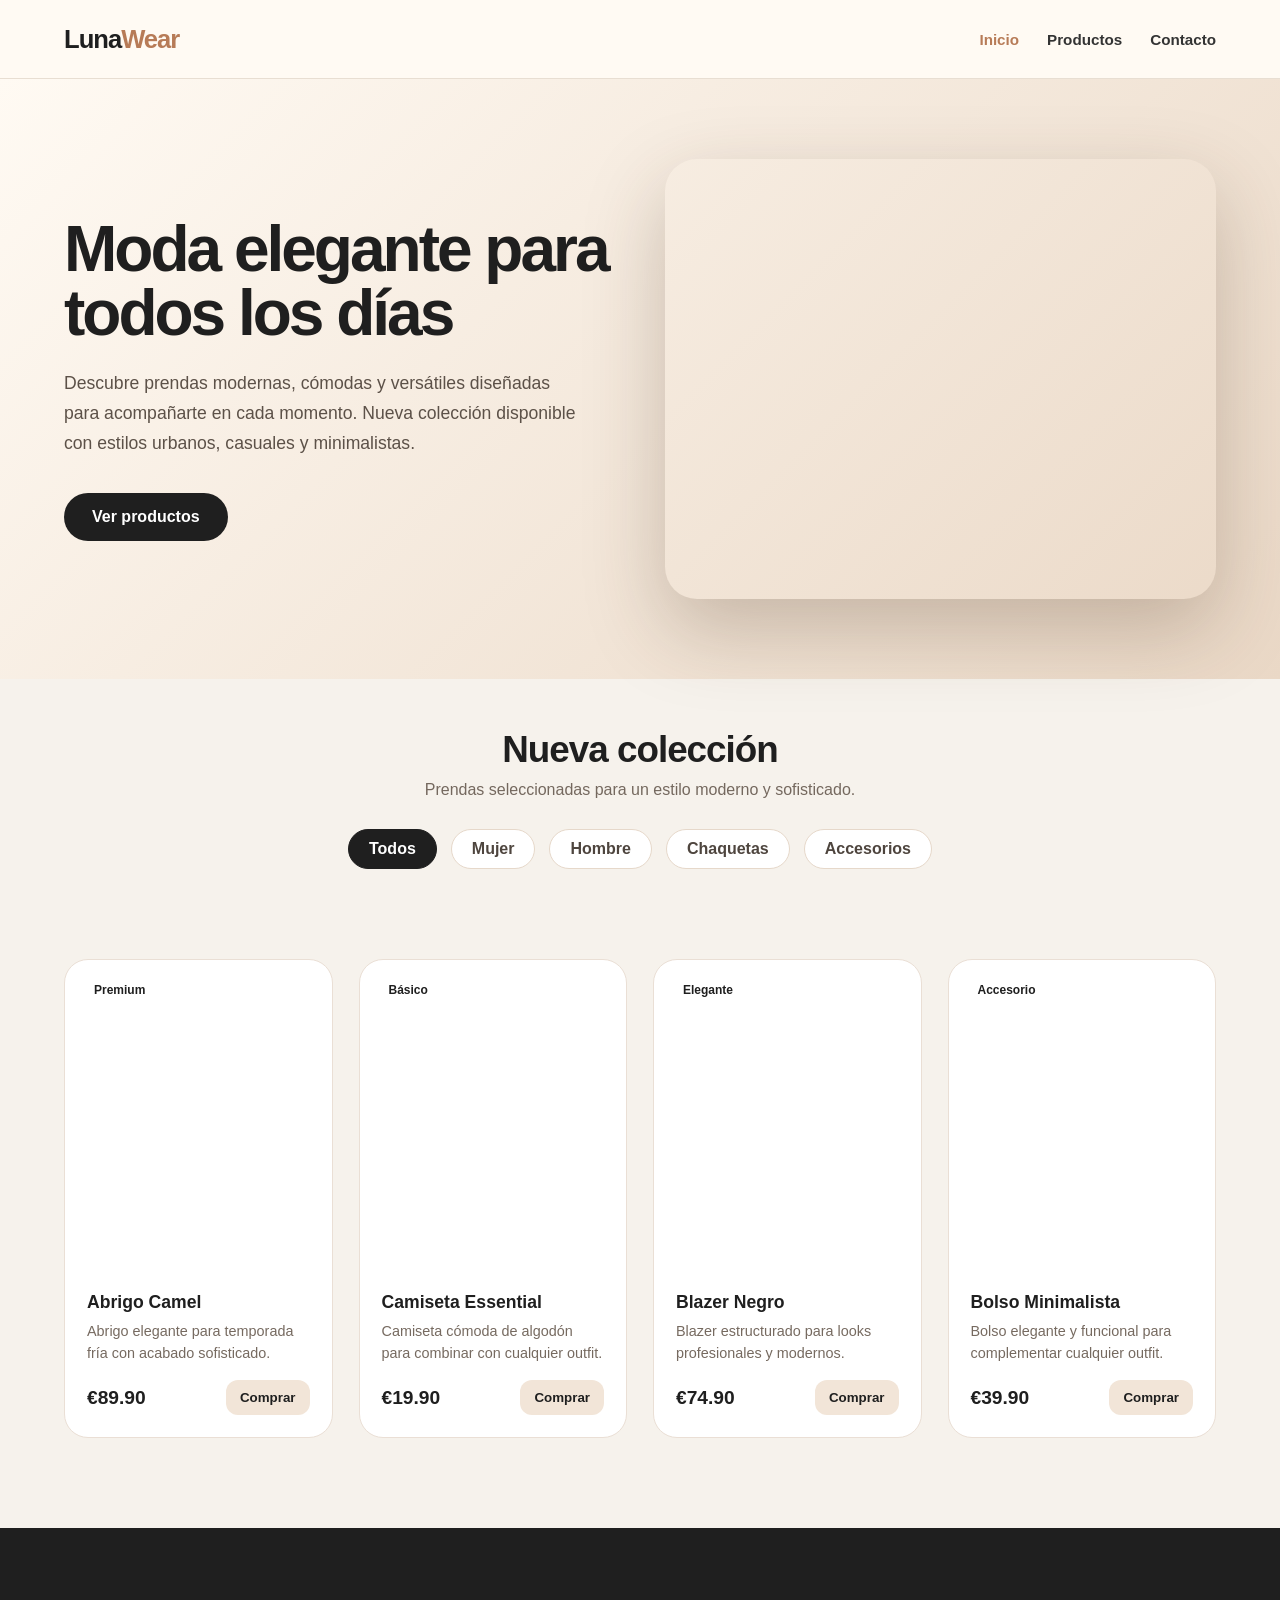
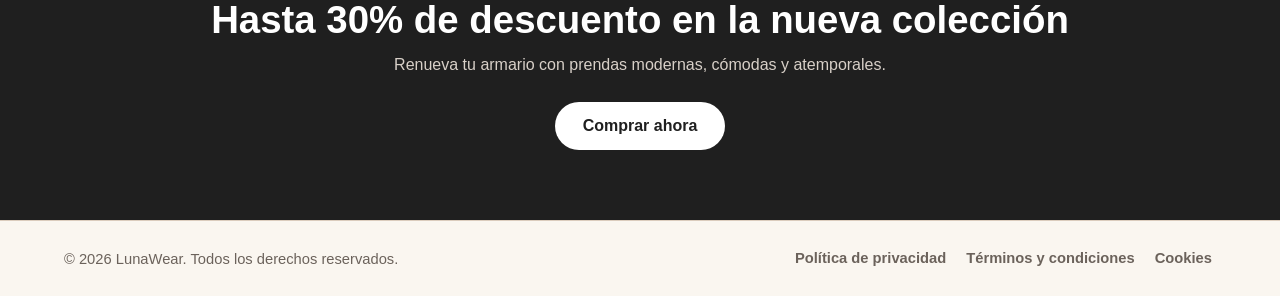
==== index.html @ 7bf5b16c "Enable and disable contact form fields in js" ====
<!DOCTYPE html>
<html lang="es">
<head>
  <meta charset="UTF-8" />
  <meta name="viewport" content="width=device-width, initial-scale=1.0" />
  <title>Luna Wear | Tienda de Ropa</title>
  <link rel="stylesheet" href="css/styles.css" />
</head>

<body>

  <header class="header">
    <div class="container header__content">
      <a href="index.html" class="header__logo">
        Luna<span class="header__logo-accent">Wear</span>
      </a>

      <nav class="header__nav">
        <a href="index.html" class="header__link header__link--active">Inicio</a>
        <a href="index.html#productos" class="header__link">Productos</a>
        <a href="contact.html" class="header__link">Contacto</a>
      </nav>
    </div>
  </header>

  <main>

    <section class="hero">
      <div class="container hero__content">

        <div class="hero__text">
          <h1 class="hero__title">Moda elegante para todos los días</h1>

          <p class="hero__description">
            Descubre prendas modernas, cómodas y versátiles diseñadas para acompañarte
            en cada momento. Nueva colección disponible con estilos urbanos, casuales
            y minimalistas.
          </p>

          <a href="#productos" class="button button--dark">
            Ver productos
          </a>
        </div>

        <div class="hero__image"></div>

      </div>
    </section>

    <section class="categories">
      <div class="container">

        <div class="section-heading">
          <h2 class="section-heading__title">Nueva colección</h2>
          <p class="section-heading__description">
            Prendas seleccionadas para un estilo moderno y sofisticado.
          </p>
        </div>

        <div class="categories__list">
          <span class="categories__item categories__item--active">Todos</span>
          <span class="categories__item">Mujer</span>
          <span class="categories__item">Hombre</span>
          <span class="categories__item">Chaquetas</span>
          <span class="categories__item">Accesorios</span>
        </div>

      </div>
    </section>

    <section class="products" id="productos">
      <div class="container products__grid">

        <article class="product-card">
          <div class="product-card__image product-card__image--coat">
            <span class="product-card__badge">Premium</span>
          </div>

          <div class="product-card__content">
            <h3 class="product-card__title">Abrigo Camel</h3>
            <p class="product-card__description">
              Abrigo elegante para temporada fría con acabado sofisticado.
            </p>

            <div class="product-card__footer">
              <span class="product-card__price">€89.90</span>
              <button class="product-card__button">Comprar</button>
            </div>
          </div>
        </article>

        <article class="product-card">
          <div class="product-card__image product-card__image--tshirt">
            <span class="product-card__badge">Básico</span>
          </div>

          <div class="product-card__content">
            <h3 class="product-card__title">Camiseta Essential</h3>
            <p class="product-card__description">
              Camiseta cómoda de algodón para combinar con cualquier outfit.
            </p>

            <div class="product-card__footer">
              <span class="product-card__price">€19.90</span>
              <button class="product-card__button">Comprar</button>
            </div>
          </div>
        </article>

        <article class="product-card">
          <div class="product-card__image product-card__image--blazer">
            <span class="product-card__badge">Elegante</span>
          </div>

          <div class="product-card__content">
            <h3 class="product-card__title">Blazer Negro</h3>
            <p class="product-card__description">
              Blazer estructurado para looks profesionales y modernos.
            </p>

            <div class="product-card__footer">
              <span class="product-card__price">€74.90</span>
              <button class="product-card__button">Comprar</button>
            </div>
          </div>
        </article>

        <article class="product-card">
          <div class="product-card__image product-card__image--bag">
            <span class="product-card__badge">Accesorio</span>
          </div>

          <div class="product-card__content">
            <h3 class="product-card__title">Bolso Minimalista</h3>
            <p class="product-card__description">
              Bolso elegante y funcional para complementar cualquier outfit.
            </p>

            <div class="product-card__footer">
              <span class="product-card__price">€39.90</span>
              <button class="product-card__button">Comprar</button>
            </div>
          </div>
        </article>

      </div>
    </section>

    <section class="promo">
      <div class="container promo__content">
        <h2 class="promo__title">
          Hasta 30% de descuento en la nueva colección
        </h2>

        <p class="promo__description">
          Renueva tu armario con prendas modernas, cómodas y atemporales.
        </p>

        <a href="#productos" class="button button--light">
          Comprar ahora
        </a>
      </div>
    </section>

  </main>

  <footer class="footer__bottom">
      <div class="container footer__bottom-content">
        <p class="footer__copyright">
          © 2026 LunaWear. Todos los derechos reservados.
        </p>

        <div class="footer__legal">
          <a href="#" class="footer__legal-link">Política de privacidad</a>
          <a href="#" class="footer__legal-link">Términos y condiciones</a>
          <a href="#" class="footer__legal-link">Cookies</a>
        </div>
      </div>
  </footer>

</body>
</html>
---- css/styles.css ----
* {
  margin: 0;
  padding: 0;
  box-sizing: border-box;
}

html {
  scroll-behavior: smooth;
}

body {
  font-family: Arial, Helvetica, sans-serif;
  background-color: #f6f2ec;
  color: #1f1f1f;
}

/* CONFIGURACIONES GENERALES */

.container {
  width: min(1200px, 90%);
  margin: 0 auto;
}

.button {
  display: inline-block;
  padding: 15px 28px;
  border-radius: 999px;
  font-weight: 700;
  text-decoration: none;
  transition: 0.3s ease;
}

.button--dark {
  background-color: #1f1f1f;
  color: #ffffff;
}

.button--dark:hover {
  background-color: #b77b57;
  transform: translateY(-2px);
}

.button--light {
  background-color: #ffffff;
  color: #1f1f1f;
}

.button--light:hover {
  background-color: #ead8c6;
}

/* HEADER */

.header {
  background-color: #fffaf3;
  border-bottom: 1px solid #e8ded2;
  position: sticky;
  top: 0;
  z-index: 10;
}

.header__content {
  height: 78px;
  display: flex;
  justify-content: space-between;
  align-items: center;
}

.header__logo {
  color: #1f1f1f;
  font-size: 1.6rem;
  font-weight: 800;
  letter-spacing: -1px;
  text-decoration: none;
}

.header__logo-accent {
  color: #b77b57;
}

.header__nav {
  display: flex;
  align-items: center;
  gap: 28px;
}

.header__link {
  color: #333333;
  font-size: 0.95rem;
  font-weight: 600;
  text-decoration: none;
  transition: 0.3s ease;
}

.header__link:hover {
  color: #b77b57;
}

.header__link--active {
  color: #b77b57;
}

/* HERO */

.hero {
  padding: 80px 0;
  background: linear-gradient(135deg, #fffaf3 0%, #ead8c6 100%);
}

.hero__content {
  display: grid;
  grid-template-columns: 1fr 1fr;
  gap: 50px;
  align-items: center;
}

.hero__title {
  font-size: clamp(2.4rem, 5vw, 5rem);
  line-height: 1;
  letter-spacing: -3px;
  margin-bottom: 24px;
}

.hero__description {
  max-width: 520px;
  margin-bottom: 34px;
  color: #5c5148;
  font-size: 1.1rem;
  line-height: 1.7;
}

.hero__image {
  min-height: 440px;
  border-radius: 32px;
  background-image: url("https://images.unsplash.com/photo-1496747611176-843222e1e57c?auto=format&fit=crop&w=900&q=80");
  background-size: cover;
  background-position: center;
  box-shadow: 0 30px 80px rgba(70, 46, 29, 0.25);
}

/* HEADING */

.section-heading {
  text-align: center;
  margin-bottom: 30px;
}

.section-heading__title {
  margin-bottom: 10px;
  font-size: 2.3rem;
  letter-spacing: -1px;
}

.section-heading__description {
  color: #74685e;
}

/* CATEGORIAS */

.categories {
  padding: 50px 0 20px;
}

.categories__list {
  display: flex;
  justify-content: center;
  flex-wrap: wrap;
  gap: 14px;
  margin-bottom: 40px;
}

.categories__item {
  padding: 10px 20px;
  border: 1px solid #e6d8ca;
  border-radius: 999px;
  background-color: #ffffff;
  color: #4e453e;
  font-weight: 600;
}

.categories__item--active {
  background-color: #1f1f1f;
  color: #ffffff;
  border-color: #1f1f1f;
}

/* PRODUCTOS */

.products {
  padding: 30px 0 90px;
}

.products__grid {
  display: grid;
  grid-template-columns: repeat(4, 1fr);
  gap: 26px;
}

/* TAREJTAS DE PRODUCTO */

.product-card {
  overflow: hidden;
  background-color: #ffffff;
  border: 1px solid #eadfd5;
  border-radius: 24px;
  transition: 0.3s ease;
}

.product-card:hover {
  transform: translateY(-8px);
  box-shadow: 0 24px 50px rgba(73, 48, 30, 0.14);
}

.product-card__image {
  position: relative;
  height: 310px;
  background-size: cover;
  background-position: center;
}

.product-card__image--coat {
  background-image: url("https://images.unsplash.com/photo-1539109136881-3be0616acf4b?auto=format&fit=crop&w=700&q=80");
}

.product-card__image--tshirt {
  background-image: url("https://images.unsplash.com/photo-1516257984-b1b4d707412e?auto=format&fit=crop&w=700&q=80");
}

.product-card__image--blazer {
  background-image: url("https://images.unsplash.com/photo-1503342217505-b0a15ec3261c?auto=format&fit=crop&w=700&q=80");
}

.product-card__image--bag {
  background-image: url("https://images.unsplash.com/photo-1525507119028-ed4c629a60a3?auto=format&fit=crop&w=700&q=80");
}

.product-card__badge {
  position: absolute;
  top: 16px;
  left: 16px;
  padding: 7px 13px;
  border-radius: 999px;
  background-color: #ffffff;
  color: #1f1f1f;
  font-size: 0.75rem;
  font-weight: 800;
}

.product-card__content {
  padding: 22px;
}

.product-card__title {
  margin-bottom: 8px;
  font-size: 1.1rem;
}

.product-card__description {
  margin-bottom: 16px;
  color: #766a60;
  font-size: 0.9rem;
  line-height: 1.5;
}

.product-card__footer {
  display: flex;
  justify-content: space-between;
  align-items: center;
}

.product-card__price {
  color: #1f1f1f;
  font-size: 1.2rem;
  font-weight: 800;
}

.product-card__button {
  padding: 10px 14px;
  border: none;
  border-radius: 12px;
  background-color: #f2e5d8;
  color: #1f1f1f;
  font-weight: 800;
  cursor: pointer;
  transition: 0.3s ease;
}

.product-card__button:hover {
  background-color: #1f1f1f;
  color: #ffffff;
}

/* PROMO */

.promo {
  padding: 70px 0;
  background-color: #1f1f1f;
  color: #ffffff;
  text-align: center;
}

.promo__title {
  margin-bottom: 14px;
  font-size: 2.4rem;
}

.promo__description {
  margin-bottom: 28px;
  color: #d8d0c8;
}

/* FOOTER */

.footer {
  padding: 34px 0;
  background-color: #fffaf3;
  border-top: 1px solid #e8ded2;
  text-align: center;
}


/* FOOTER LEGAL */

.footer__bottom {
  border-top: 1px solid rgba(217, 200, 184, 0.9);
  padding: 22px 0;
  background-color: rgba(255, 250, 243, 0.45);
}

.footer__bottom-content {
  display: flex;
  justify-content: space-between;
  align-items: center;
  gap: 28px;
}

.footer__copyright {
  color: #6b625b;
  font-size: 0.92rem;
  line-height: 1.5;
}

.footer__legal {
  display: inline-flex;
  align-items: center;
  flex-wrap: wrap;
  gap: 12px;
}

.footer__legal-link {
  position: relative;
  display: inline-flex;
  align-items: center;
  padding: 8px 4px;
  color: #6b625b;
  font-size: 0.92rem;
  font-weight: 600;
  line-height: 1;
  text-decoration: none;
  transition: color 0.3s ease;
}

.footer__legal-link::after {
  content: "";
  position: absolute;
  left: 4px;
  bottom: 3px;
  width: calc(100% - 8px);
  height: 1px;
  background-color: #b77b57;
  transform: scaleX(0);
  transform-origin: right;
  transition: transform 0.3s ease;
}

.footer__legal-link:hover {
  color: #b77b57;
}

.footer__legal-link:hover::after {
  transform: scaleX(1);
  transform-origin: left;
}

/* PAGINA DE CONTACTO */

.contact-page {
  background-color: #f6f2ec;
}

/* CONTACT HERO */

.contact-hero {
  position: relative;
  overflow: hidden;
  padding: 110px 0 90px;

  background-image:
    linear-gradient(
      rgba(15, 15, 15, 0.62),
      rgba(15, 15, 15, 0.62)
    ),
    url("https://images.unsplash.com/photo-1558769132-cb1aea458c5e?q=80&w=1074&auto=format&fit=crop&ixlib=rb-4.1.0&ixid=M3wxMjA3fDB8MHxwaG90by1wYWdlfHx8fGVufDB8fHx8fA%3D%3D");

  background-size: cover;
  background-position: center 35%;
  background-repeat: no-repeat;
}

.contact-hero__content {
  position: relative;
  z-index: 1;
  max-width: 760px;
  text-align: center;
}

.contact-hero__label {
  display: inline-flex;
  margin-bottom: 18px;
  padding: 9px 16px;
  border-radius: 999px;
  background-color: rgba(255, 255, 255, 0.18);
  color: #f5cfb7;
  font-size: 0.78rem;
  font-weight: 900;
  letter-spacing: 0.06em;
  text-transform: uppercase;
  backdrop-filter: blur(8px);
}

.contact-hero__title {
  margin-bottom: 22px;
  color: #b77b57;
  font-size: clamp(2.5rem, 5vw, 4.8rem);
  line-height: 1;
  letter-spacing: -3px;
  text-shadow: 0 8px 24px rgba(0, 0, 0, 0.45);
}

.contact-hero__description {
  margin: 0 auto;
  max-width: 650px;
  color: rgba(255, 255, 255, 0.92);
  font-size: 1.08rem;
  line-height: 1.8;
  text-shadow: 0 4px 16px rgba(0, 0, 0, 0.35);
}

/* CONTACT SECTION */

.contact {
  padding: 80px 0 100px;
}

.contact__grid {
  display: grid;
  grid-template-columns: 0.9fr 1.1fr;
  gap: 60px;
  align-items: start;
}

.contact__info {
  position: sticky;
  top: 110px;
}

.contact__eyebrow {
  display: inline-flex;
  margin-bottom: 18px;
  padding: 8px 14px;
  border-radius: 999px;
  background-color: rgba(183, 123, 87, 0.14);
  color: #9a6041;
  font-size: 0.78rem;
  font-weight: 900;
  letter-spacing: 0.05em;
  text-transform: uppercase;
}

.contact__title {
  margin-bottom: 18px;
  color: #111827;
  font-size: clamp(2rem, 4vw, 3.2rem);
  line-height: 1.05;
  letter-spacing: -2px;
}

.contact__description {
  margin-bottom: 34px;
  color: #5f564f;
  font-size: 1rem;
  line-height: 1.8;
}

.contact__details {
  display: grid;
  gap: 16px;
}

.contact__detail {
  display: grid;
  grid-template-columns: 48px 1fr;
  gap: 16px;
  align-items: center;
  padding: 18px;
  border: 1px solid #e1d3c4;
  border-radius: 22px;
  background-color: rgba(255, 250, 243, 0.72);
  transition: 0.3s ease;
}

.contact__detail:hover {
  background-color: #ffffff;
  transform: translateX(4px);
  box-shadow: 0 18px 36px rgba(72, 48, 31, 0.08);
}

.contact__icon {
  display: inline-flex;
  align-items: center;
  justify-content: center;
  width: 48px;
  height: 48px;
  border-radius: 16px;
  background-color: #1f1f1f;
  color: #ffffff;
}

.contact__icon svg {
  width: 22px;
  height: 22px;
  fill: none;
  stroke: currentColor;
  stroke-width: 1.8;
  stroke-linecap: round;
  stroke-linejoin: round;
}

.contact__detail-content {
  display: flex;
  flex-direction: column;
  gap: 4px;
}

.contact__detail-label {
  color: #111827;
  font-size: 0.9rem;
  font-weight: 900;
}

.contact__detail-link,
.contact__detail-text {
  color: #6b625b;
  font-size: 0.96rem;
  line-height: 1.5;
  text-decoration: none;
}

.contact__detail-link:hover {
  color: #b77b57;
}

/* CONTACT FORM CARD */

.contact__form-card {
  padding: 40px;
  border: 1px solid rgba(217, 200, 184, 0.9);
  border-radius: 34px;
  background:
    linear-gradient(180deg, rgba(255, 250, 243, 0.96), rgba(255, 255, 255, 0.82));
  box-shadow:
    0 28px 70px rgba(72, 48, 31, 0.13),
    inset 0 1px 0 rgba(255, 255, 255, 0.8);
}

.contact__form-title {
  margin-bottom: 10px;
  color: #111827;
  font-size: 2rem;
  font-weight: 900;
  letter-spacing: -1px;
}

.contact__form-description {
  margin-bottom: 30px;
  color: #6b625b;
  font-size: 0.98rem;
  line-height: 1.7;
}

/* FORMULARIO DE CONTACTO */

.contact-form {
  display: grid;
  gap: 22px;
}

.contact-form__row {
  display: grid;
  grid-template-columns: repeat(2, 1fr);
  gap: 18px;
}

.contact-form__group {
  display: flex;
  flex-direction: column;
  gap: 9px;
}

.contact-form__label {
  color: #111827;
  font-size: 0.92rem;
  font-weight: 800;
}

.contact-form__input,
.contact-form__textarea {
  width: 100%;
  border: 1px solid #dccdbc;
  border-radius: 16px;
  background-color: #ffffff;
  color: #1f1f1f;
  font-family: inherit;
  font-size: 0.96rem;
  outline: none;
  transition: 0.3s ease;
}

.contact-form__input {
  height: 54px;
  padding: 0 17px;
}

.contact-form__textarea {
  min-height: 150px;
  padding: 17px;
  resize: vertical;
}

.contact-form__input::placeholder,
.contact-form__textarea::placeholder {
  color: #9c9085;
}

.contact-form__input:focus,
.contact-form__textarea:focus {
  border-color: #b77b57;
  box-shadow: 0 0 0 4px rgba(183, 123, 87, 0.14);
}

.contact-form__button {
  width: 100%;
  min-height: 56px;
  border: none;
  border-radius: 999px;
  background-color: #1f1f1f;
  color: #ffffff;
  font-size: 1rem;
  font-weight: 900;
  cursor: pointer;
  transition: 0.3s ease;
}

.contact-form__button:hover {
  background-color: #b77b57;
  transform: translateY(-2px);
  box-shadow: 0 18px 36px rgba(183, 123, 87, 0.24);
}

.contact-form__input:disabled,
.contact-form__textarea:disabled {
  background-color: #f1ece7;
  border-color: #e5dbd1;
  color: #9c9085;
  cursor: not-allowed;
  opacity: 0.7;
}

.contact-form__input:disabled::placeholder,
.contact-form__textarea:disabled::placeholder {
  color: #b7aaa0;
}

.contact-form__button:disabled {
  background-color: #a8a29e;
  color: #f5f5f4;
  cursor: not-allowed;
  opacity: 0.65;
  transform: none;
  box-shadow: none;
}

.contact-form__button:disabled:hover {
  background-color: #a8a29e;
  transform: none;
  box-shadow: none;
}

/* RESPONSIVE */

@media (max-width: 992px) {
  .hero__content {
    grid-template-columns: 1fr;
  }

  .hero__image {
    min-height: 360px;
  }

  .products__grid {
    grid-template-columns: repeat(2, 1fr);
  }

    .contact__grid {
    grid-template-columns: 1fr;
    gap: 44px;
  }

  .contact__info {
    position: static;
  }
}

@media (max-width: 640px) {
  .header__content {
    height: auto;
    padding: 22px 0;
    flex-direction: column;
    gap: 16px;
  }

  .header__nav {
    gap: 16px;
    flex-wrap: wrap;
    justify-content: center;
  }

  .header__link {
    font-size: 0.85rem;
  }

  .hero {
    padding: 50px 0;
  }

  .hero__title {
    letter-spacing: -1px;
  }

  .products__grid {
    grid-template-columns: 1fr;
  }

  .product-card__image {
    height: 360px;
  }

  .promo__title {
    font-size: 1.8rem;
  }

.contact-hero {
    padding: 58px 0 44px;
  }

  .contact-hero__title {
    letter-spacing: -1px;
  }

  .contact {
    padding: 56px 0 72px;
  }

  .contact__form-card {
    padding: 26px;
    border-radius: 26px;
  }

  .contact-form__row {
    grid-template-columns: 1fr;
  }

  .contact__detail {
    grid-template-columns: 44px 1fr;
    padding: 15px;
  }

  .contact__icon {
    width: 44px;
    height: 44px;
    border-radius: 14px;
  }

  .contact__form-title {
    font-size: 1.6rem;
  }
}

@media (max-width: 768px) {
  .footer__bottom-content {
    flex-direction: column;
    align-items: flex-start;
    gap: 16px;
  }

  .footer__legal {
    gap: 8px;
  }
}

@media (max-width: 480px) {
  .footer__legal {
    flex-direction: column;
    align-items: flex-start;
    gap: 6px;
  }

  .footer__legal-separator {
    display: none;
  }

  .footer__legal-link {
    padding: 4px 0;
  }

  .footer__legal-link::after {
    left: 0;
    width: 100%;
  }
}
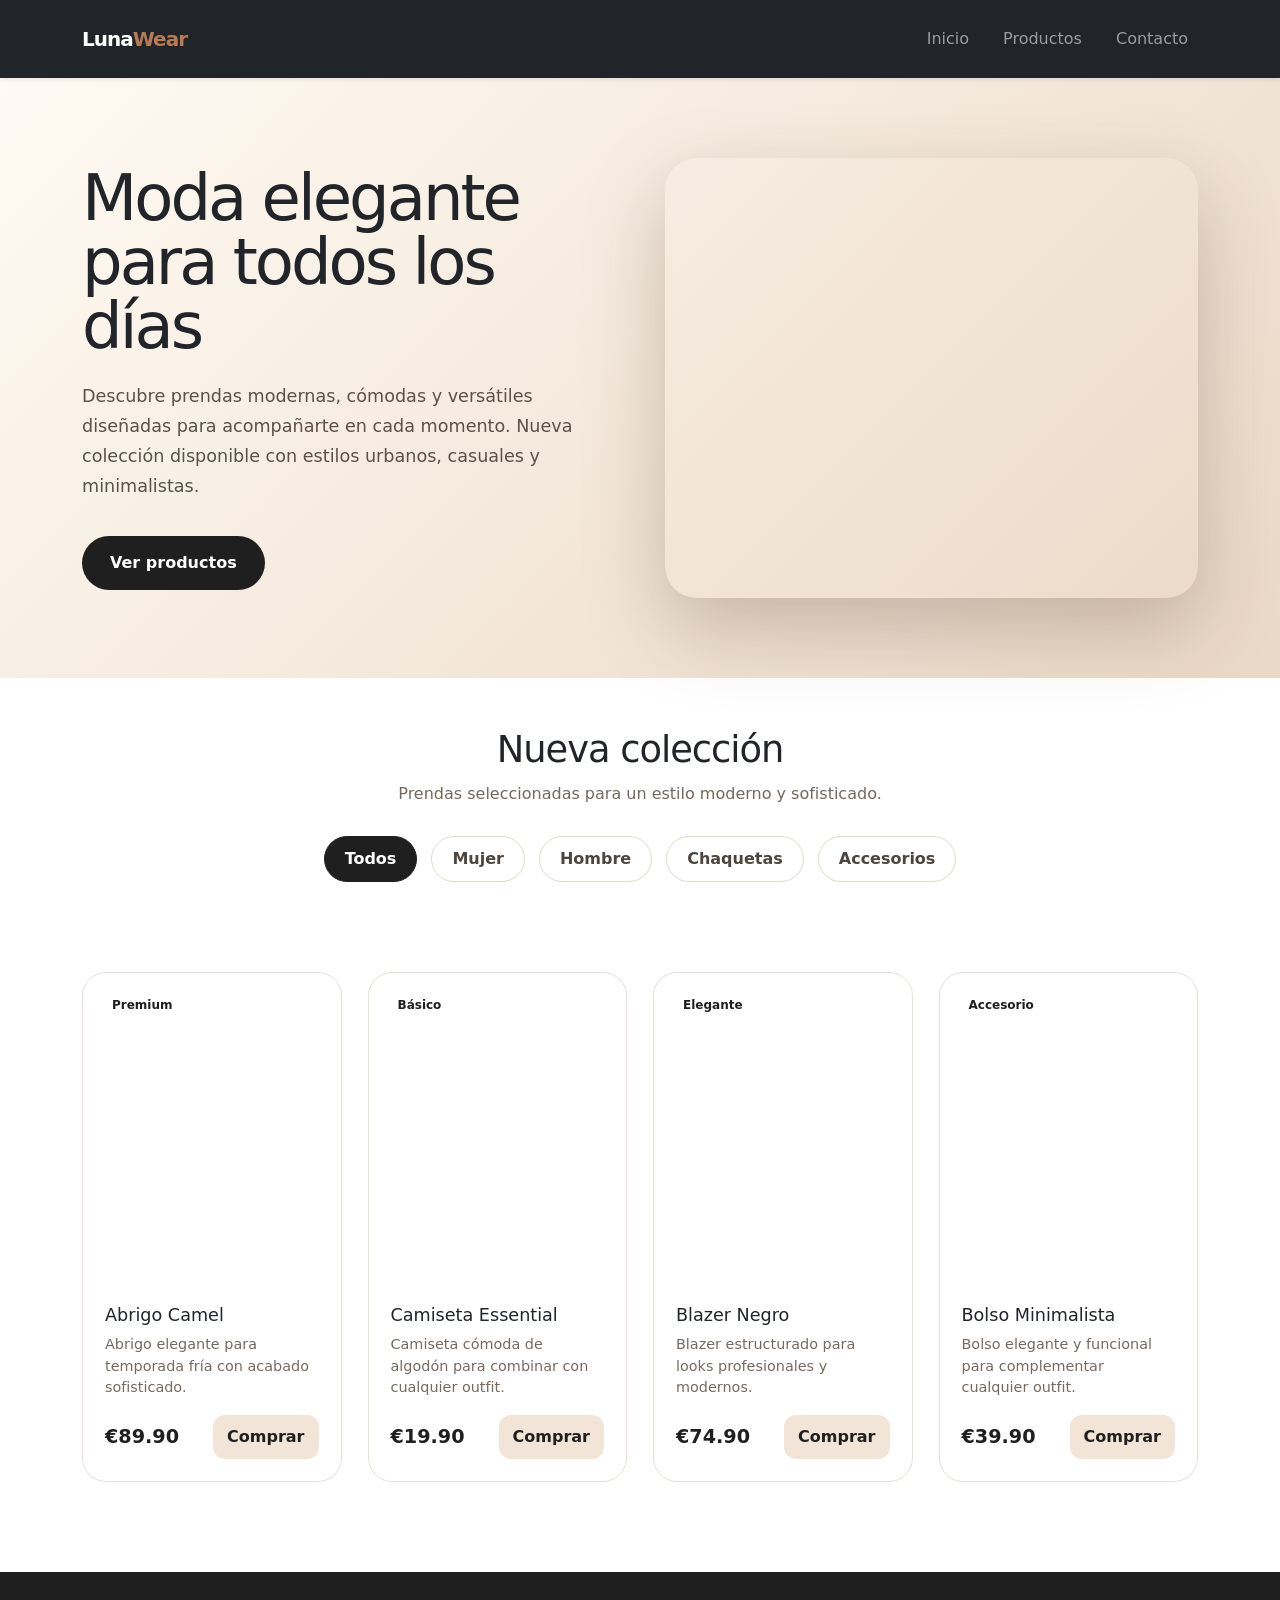
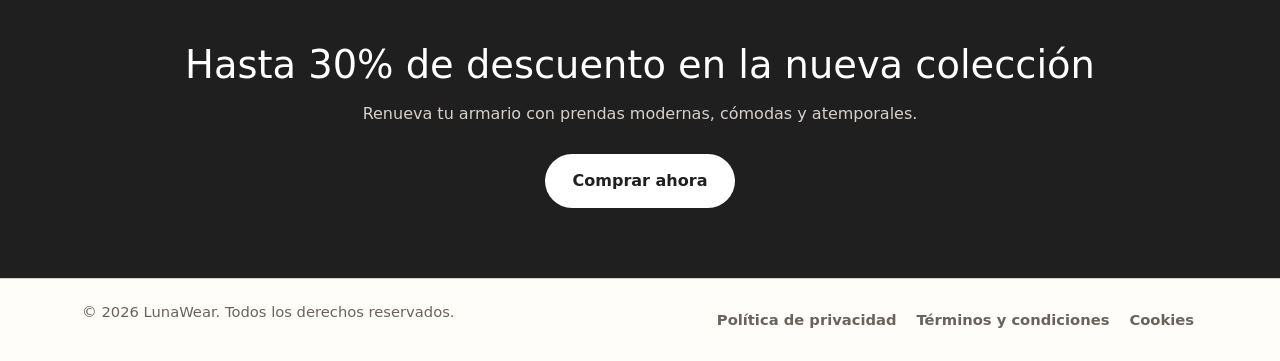
==== commit b8bccf6f: "Header with Navbar" ====
--- a/index.html
+++ b/index.html
@@ -1,26 +1,45 @@
 <!DOCTYPE html>
 <html lang="es">
+
 <head>
   <meta charset="UTF-8" />
   <meta name="viewport" content="width=device-width, initial-scale=1.0" />
   <title>Luna Wear | Tienda de Ropa</title>
   <link rel="stylesheet" href="css/styles.css" />
+  <link href="https://cdn.jsdelivr.net/npm/bootstrap@5.3.8/dist/css/bootstrap.min.css" rel="stylesheet" />
+
 </head>
 
 <body>
-
-  <header class="header">
-    <div class="container header__content">
-      <a href="index.html" class="header__logo">
-        Luna<span class="header__logo-accent">Wear</span>
-      </a>
-
-      <nav class="header__nav">
-        <a href="index.html" class="header__link header__link--active">Inicio</a>
-        <a href="index.html#productos" class="header__link">Productos</a>
-        <a href="contact.html" class="header__link">Contacto</a>
-      </nav>
-    </div>
+  <header class="sticky-top">
+    <nav class="navbar navbar-expand-lg navbar-dark bg-dark shadow-sm" data-bs-theme="dark">
+      <div class="container">
+        <a href="index.html" class="navbar-brand header__logo">
+          Luna<span class="header__logo-accent">Wear</span>
+        </a>
+
+        <button class="navbar-toggler" type="button" data-bs-toggle="collapse" data-bs-target="#navbarLunaWear"
+          aria-controls="navbarLunaWear" aria-expanded="false" aria-label="Abrir menú de navegación">
+          <span class="navbar-toggler-icon"></span>
+        </button>
+
+        <div class="collapse navbar-collapse" id="navbarLunaWear">
+          <ul class="navbar-nav ms-auto mb-2 mb-lg-0">
+            <li class="nav-item">
+              <a href="index.html" class="nav-link header__link header__link--active" aria-current="page"> Inicio </a>
+            </li>
+
+            <li class="nav-item">
+              <a href="#productos" class="nav-link header__link"> Productos </a>
+            </li>
+
+            <li class="nav-item">
+              <a href="contact.html" class="nav-link header__link"> Contacto </a>
+            </li>
+          </ul>
+        </div>
+      </div>
+    </nav>
   </header>
 
   <main>
@@ -165,18 +184,22 @@
   </main>
 
   <footer class="footer__bottom">
-      <div class="container footer__bottom-content">
-        <p class="footer__copyright">
-          © 2026 LunaWear. Todos los derechos reservados.
-        </p>
-
-        <div class="footer__legal">
-          <a href="#" class="footer__legal-link">Política de privacidad</a>
-          <a href="#" class="footer__legal-link">Términos y condiciones</a>
-          <a href="#" class="footer__legal-link">Cookies</a>
-        </div>
-      </div>
+    <div class="container footer__bottom-content">
+      <p class="footer__copyright">
+        © 2026 LunaWear. Todos los derechos reservados.
+      </p>
+
+      <div class="footer__legal">
+        <a href="#" class="footer__legal-link">Política de privacidad</a>
+        <a href="#" class="footer__legal-link">Términos y condiciones</a>
+        <a href="#" class="footer__legal-link">Cookies</a>
+      </div>
+    </div>
   </footer>
 
+    <script src="https://cdn.jsdelivr.net/npm/bootstrap@5.3.8/dist/js/bootstrap.bundle.min.js"></script>
+
+
 </body>
+
 </html>
--- a/css/styles.css
+++ b/css/styles.css
@@ -52,53 +52,74 @@
 
 /* HEADER */
 
-.header {
-  background-color: #fffaf3;
-  border-bottom: 1px solid #e8ded2;
-  position: sticky;
-  top: 0;
-  z-index: 10;
-}
-
-.header__content {
-  height: 78px;
-  display: flex;
-  justify-content: space-between;
-  align-items: center;
+.navbar {
+  min-height: 78px;
 }
 
 .header__logo {
-  color: #1f1f1f;
+  color: #fffaf3;
   font-size: 1.6rem;
   font-weight: 800;
   letter-spacing: -1px;
   text-decoration: none;
+  transition: color 0.3s ease;
 }
 
 .header__logo-accent {
   color: #b77b57;
 }
 
-.header__nav {
-  display: flex;
-  align-items: center;
-  gap: 28px;
-}
-
 .header__link {
-  color: #333333;
+  position: relative;
+  margin-left: 14px;
+  padding-right: 10px !important;
+  padding-left: 10px !important;
+  color: #e8ded2;
   font-size: 0.95rem;
   font-weight: 600;
   text-decoration: none;
-  transition: 0.3s ease;
-}
-
-.header__link:hover {
+  transition:
+    color 0.3s ease,
+    transform 0.3s ease;
+}
+
+.header__link:hover,
+.header__link:focus {
   color: #b77b57;
+  transform: translateY(-1px);
 }
 
 .header__link--active {
   color: #b77b57;
+}
+
+.navbar-toggler {
+  border-color: rgba(255, 250, 243, 0.45);
+}
+
+.navbar-toggler:focus {
+  box-shadow: 0 0 0 4px rgba(183, 123, 87, 0.25);
+}
+
+.header__toggler {
+  padding: 9px 11px;
+  border: 1px solid rgba(255, 250, 243, 0.25);
+  border-radius: 12px;
+  background-color: rgba(255, 255, 255, 0.05);
+  transition:
+    border-color 0.3s ease,
+    background-color 0.3s ease,
+    box-shadow 0.3s ease;
+}
+
+.header__toggler:hover {
+  border-color: #b77b57;
+  background-color: rgba(183, 123, 87, 0.15);
+}
+
+.header__toggler:focus {
+  border-color: #b77b57;
+  box-shadow: 0 0 0 4px rgba(183, 123, 87, 0.2);
 }
 
 /* HERO */
@@ -828,4 +849,28 @@
     left: 0;
     width: 100%;
   }
+}
+
+@media (max-width: 991.98px) {
+  .navbar-collapse {
+    padding-top: 18px;
+    padding-bottom: 12px;
+  }
+
+  .header__link {
+    margin-left: 0;
+    padding: 12px 0 !important;
+  }
+
+  .header__link:hover,
+  .header__link:focus {
+    transform: none;
+  }
+
+  .header__link--active::after {
+    right: auto;
+    bottom: 7px;
+    left: 0;
+    width: 36px;
+  }
 }
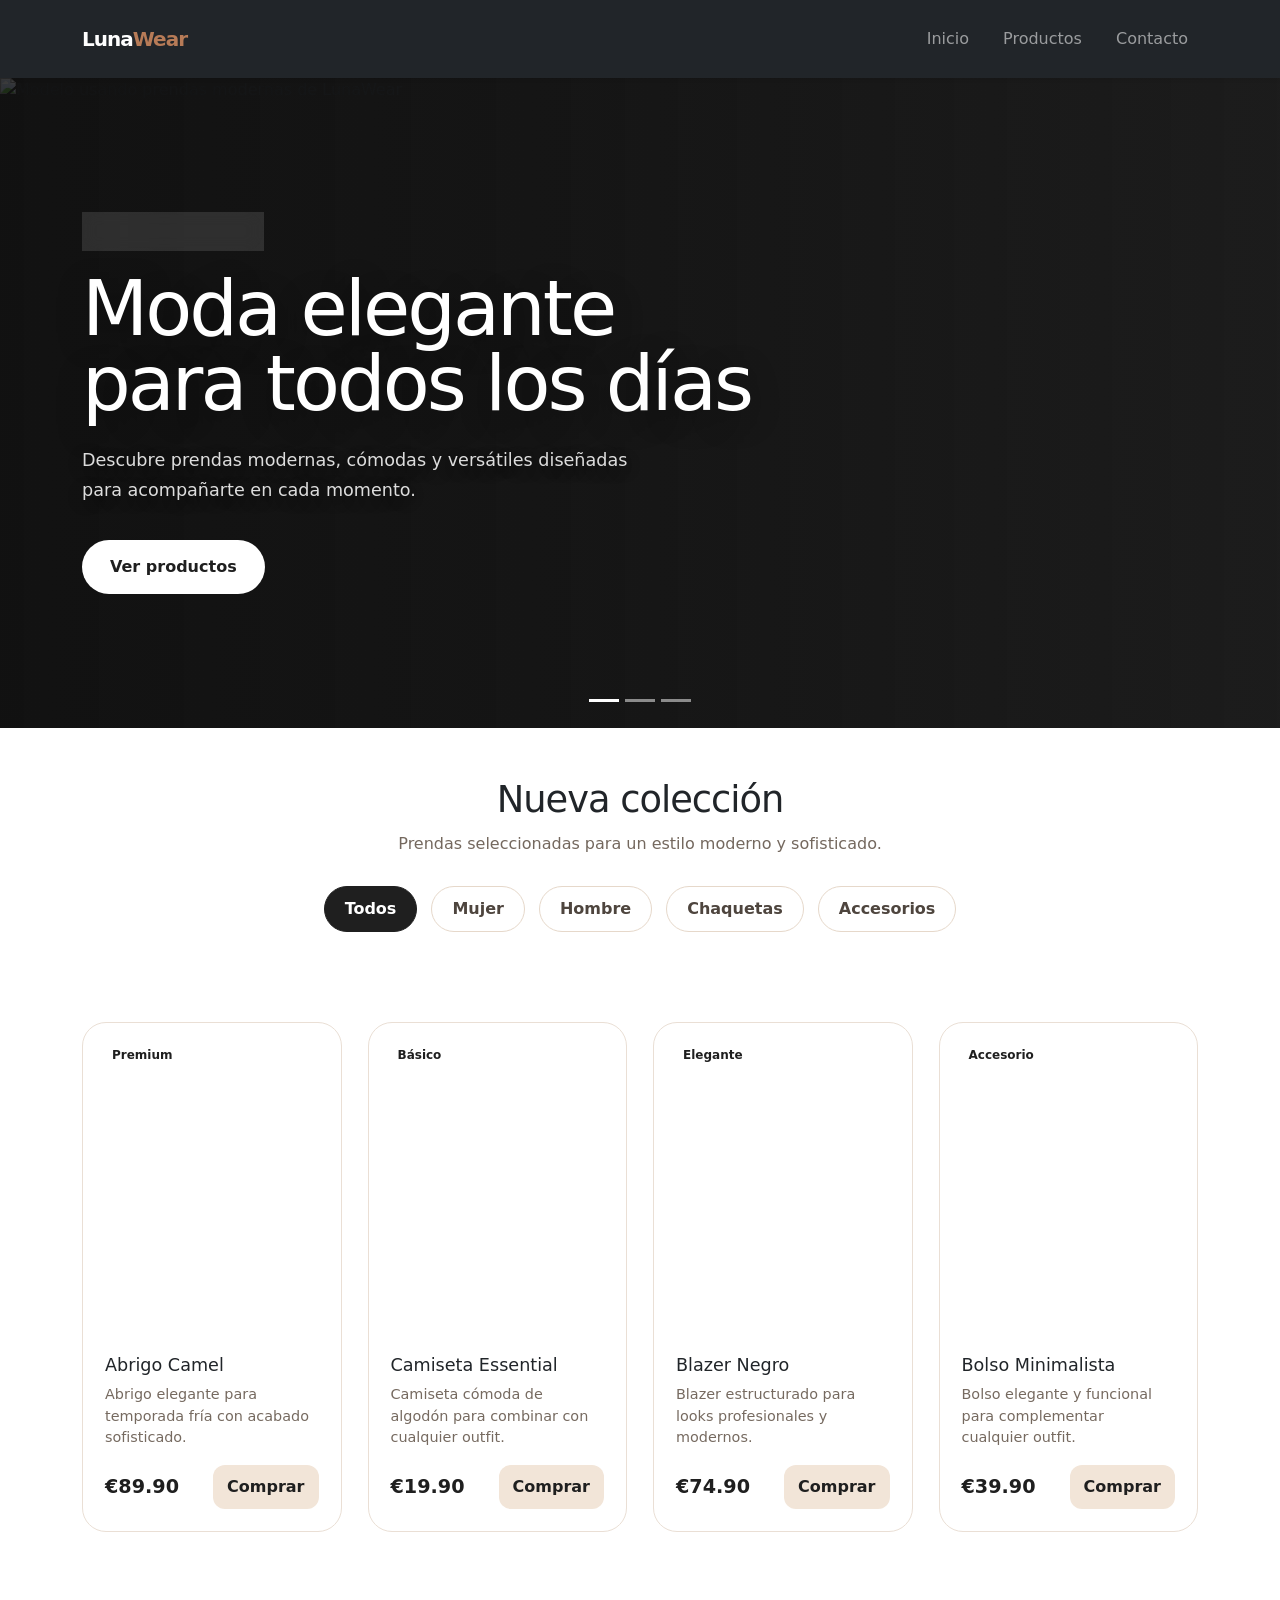
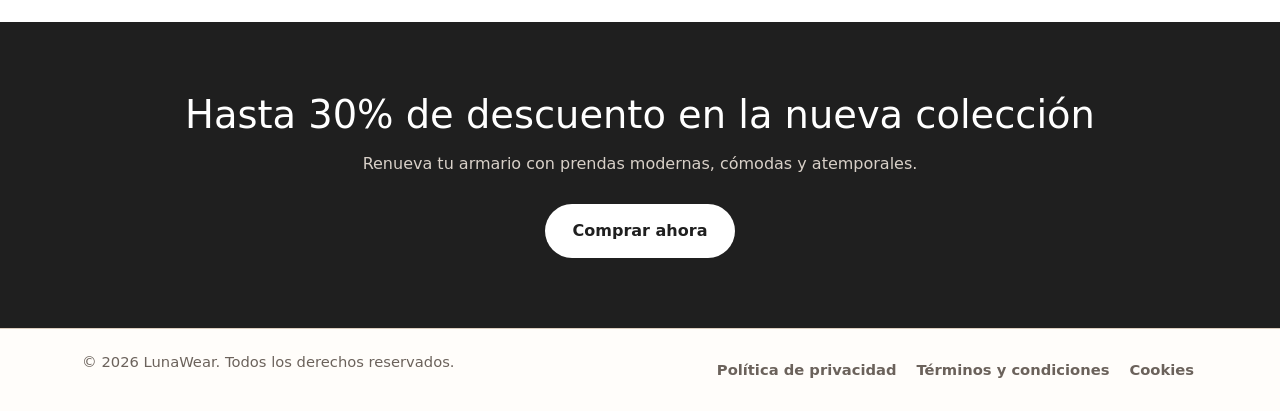
==== commit baa2ee38: "Slider Homepage" ====
--- a/index.html
+++ b/index.html
@@ -45,24 +45,64 @@
   <main>
 
     <section class="hero">
-      <div class="container hero__content">
-
-        <div class="hero__text">
-          <h1 class="hero__title">Moda elegante para todos los días</h1>
-
-          <p class="hero__description">
-            Descubre prendas modernas, cómodas y versátiles diseñadas para acompañarte
-            en cada momento. Nueva colección disponible con estilos urbanos, casuales
-            y minimalistas.
-          </p>
-
-          <a href="#productos" class="button button--dark">
-            Ver productos
-          </a>
-        </div>
-
-        <div class="hero__image"></div>
-
+
+      <div id="heroCarousel" class="carousel slide carousel-fade" data-bs-ride="carousel" data-bs-interval="5000">
+
+        <!-- Indicadores -->
+        <div class="carousel-indicators">
+          <button type="button" data-bs-target="#heroCarousel" data-bs-slide-to="0" class="active" aria-current="true"
+            aria-label="Diapositiva 1"></button>
+          <button type="button" data-bs-target="#heroCarousel" data-bs-slide-to="1" aria-label="Diapositiva 2"></button>
+          <button type="button" data-bs-target="#heroCarousel" data-bs-slide-to="2" aria-label="Diapositiva 3"></button>
+        </div>
+
+        <!-- Diapositivas -->
+        <div class="carousel-inner">
+          <!-- Diapositiva 1 -->
+          <div class="carousel-item active hero__slide">
+            <img src="https://images.unsplash.com/photo-1496747611176-843222e1e57c?auto=format&fit=crop&w=1600&q=85"
+              class="d-block w-100 hero__background" alt="Modelo usando prendas modernas de LunaWear" />
+            <div class="hero__overlay"></div>
+            <div class="container hero__content">
+              <div class="hero__text">
+                <span class="hero__label"> Nueva colección </span>
+                <h1 class="hero__title"> Moda elegante para todos los días </h1>
+                <p class="hero__description"> Descubre prendas modernas, cómodas y versátiles diseñadas para acompañarte en cada momento. </p>
+                <a href="#productos" class="button button--light"> Ver productos </a>
+              </div>
+            </div>
+          </div>
+
+          <!-- Diapositiva 2 -->
+          <div class="carousel-item hero__slide">
+            <img src="https://images.unsplash.com/photo-1483985988355-763728e1935b?auto=format&fit=crop&w=1600&q=85"
+              class="d-block w-100 hero__background" alt="Colección de ropa moderna" loading="lazy" />
+            <div class="hero__overlay"></div>
+            <div class="container hero__content">
+              <div class="hero__text">
+                <span class="hero__label"> Estilo urbano </span>
+                <h2 class="hero__title"> Diseña un estilo que hable de ti </h2>
+                <p class="hero__description"> Combina prendas modernas, minimalistas y funcionales para crear looks únicos.</p>
+                <a href="#productos" class="button button--light"> Explorar colección </a>
+              </div>
+            </div>
+          </div>
+
+          <!-- Diapositiva 3 -->
+          <div class="carousel-item hero__slide">
+            <img src="https://images.unsplash.com/photo-1445205170230-053b83016050?auto=format&fit=crop&w=1600&q=85"
+              class="d-block w-100 hero__background" alt="Prendas elegantes de nueva temporada" loading="lazy" />
+            <div class="hero__overlay"></div>
+            <div class="container hero__content">
+              <div class="hero__text">
+                <span class="hero__label"> Oferta especial </span>
+                <h2 class="hero__title"> Hasta 30% de descuento </h2>
+                <p class="hero__description"> Renueva tu armario con prendas elegantes y atemporales seleccionadas de nuestra nueva temporada. </p>
+                <a href="#productos" class="button button--light"> Comprar ahora </a>
+              </div>
+            </div>
+          </div>
+        </div>
       </div>
     </section>
 
@@ -197,7 +237,7 @@
     </div>
   </footer>
 
-    <script src="https://cdn.jsdelivr.net/npm/bootstrap@5.3.8/dist/js/bootstrap.bundle.min.js"></script>
+  <script src="https://cdn.jsdelivr.net/npm/bootstrap@5.3.8/dist/js/bootstrap.bundle.min.js"></script>
 
 
 </body>
--- a/css/styles.css
+++ b/css/styles.css
@@ -101,63 +101,89 @@
   box-shadow: 0 0 0 4px rgba(183, 123, 87, 0.25);
 }
 
-.header__toggler {
-  padding: 9px 11px;
-  border: 1px solid rgba(255, 250, 243, 0.25);
-  border-radius: 12px;
-  background-color: rgba(255, 255, 255, 0.05);
-  transition:
-    border-color 0.3s ease,
-    background-color 0.3s ease,
-    box-shadow 0.3s ease;
-}
-
-.header__toggler:hover {
-  border-color: #b77b57;
-  background-color: rgba(183, 123, 87, 0.15);
-}
-
-.header__toggler:focus {
-  border-color: #b77b57;
-  box-shadow: 0 0 0 4px rgba(183, 123, 87, 0.2);
-}
 
 /* HERO */
 
 .hero {
-  padding: 80px 0;
-  background: linear-gradient(135deg, #fffaf3 0%, #ead8c6 100%);
+  position: relative;
+  overflow: hidden;
+  background-color: #1f1f1f;
+}
+
+.hero__slide {
+  position: relative;
+  min-height: 650px;
+  overflow: hidden;
+}
+
+.hero__background {
+  position: absolute;
+  inset: 0;
+  width: 100%;
+  height: 100%;
+  object-fit: cover;
+  object-position: center;
+}
+
+.hero__overlay {
+  position: absolute;
+  inset: 0;
+  z-index: 1;
+  background:
+    linear-gradient(
+      90deg,
+      rgba(15, 15, 15, 0.82) 0%,
+      rgba(15, 15, 15, 0.58) 45%,
+      rgba(15, 15, 15, 0.16) 100%
+    );
 }
 
 .hero__content {
-  display: grid;
-  grid-template-columns: 1fr 1fr;
-  gap: 50px;
+  position: relative;
+  z-index: 2;
+  display: flex;
   align-items: center;
+  min-height: 650px;
+  padding-top: 80px;
+  padding-bottom: 80px;
+}
+
+.hero__text {
+  max-width: 680px;
+}
+
+.hero__label {
+  display: inline-flex;
+  margin-bottom: 20px;
+  padding: 9px 16px;
+  border: 1px solid rgba(255, 255, 255, 0.2);
+  border-radius: 999px;
+  background-color: rgba(255, 255, 255, 0.12);
+  color: #f2c1a4;
+  font-size: 0.78rem;
+  font-weight: 800;
+  letter-spacing: 0.08em;
+  text-transform: uppercase;
+  backdrop-filter: blur(8px);
 }
 
 .hero__title {
-  font-size: clamp(2.4rem, 5vw, 5rem);
-  line-height: 1;
+  max-width: 750px;
+  margin-bottom: 24px;
+  color: #ffffff;
+  font-size: clamp(2.7rem, 6vw, 5.5rem);
+  line-height: 0.98;
   letter-spacing: -3px;
-  margin-bottom: 24px;
+  text-shadow: 0 8px 30px rgba(0, 0, 0, 0.35);
 }
 
 .hero__description {
-  max-width: 520px;
+  max-width: 580px;
   margin-bottom: 34px;
-  color: #5c5148;
+  color: rgba(255, 255, 255, 0.86);
   font-size: 1.1rem;
   line-height: 1.7;
-}
-
-.hero__image {
-  min-height: 440px;
-  border-radius: 32px;
-  background-image: url("https://images.unsplash.com/photo-1496747611176-843222e1e57c?auto=format&fit=crop&w=900&q=80");
-  background-size: cover;
-  background-position: center;
-  box-shadow: 0 30px 80px rgba(70, 46, 29, 0.25);
+  text-shadow: 0 4px 18px rgba(0, 0, 0, 0.3);
 }
 
 /* HEADING */
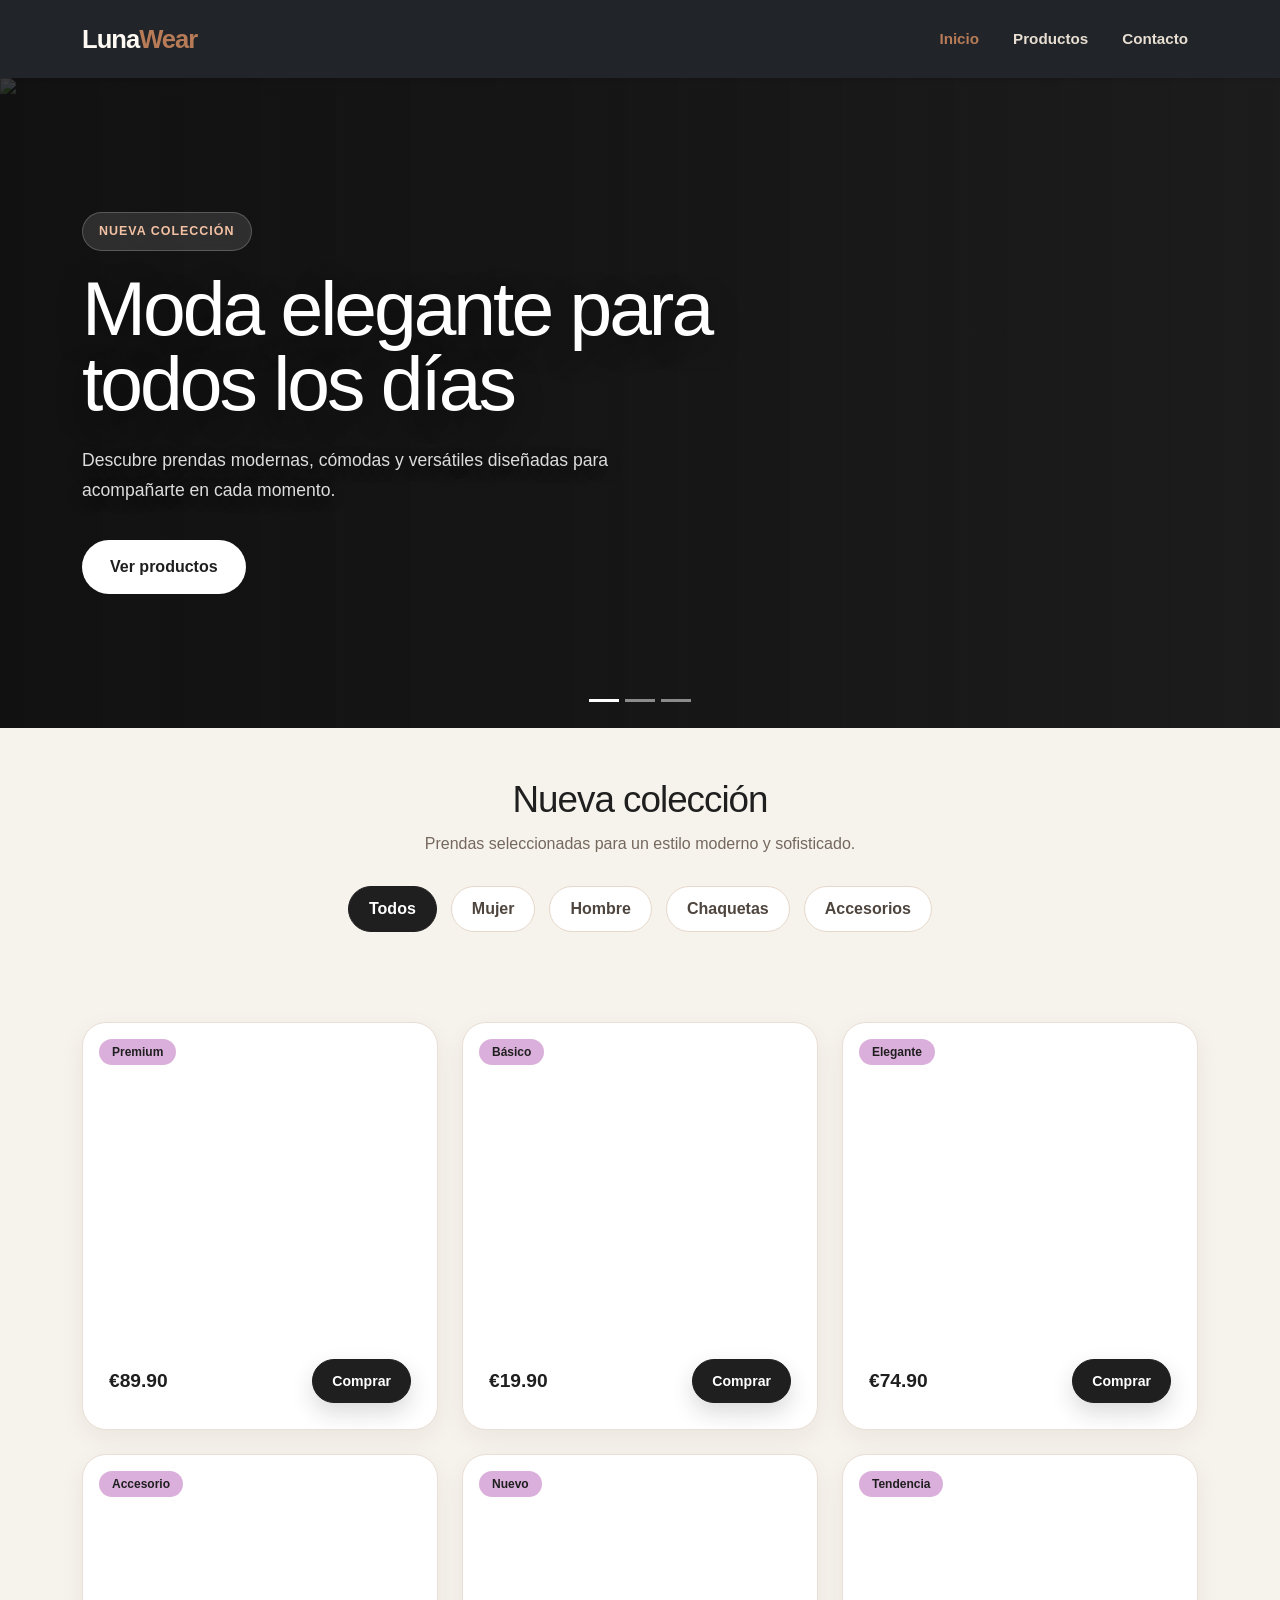
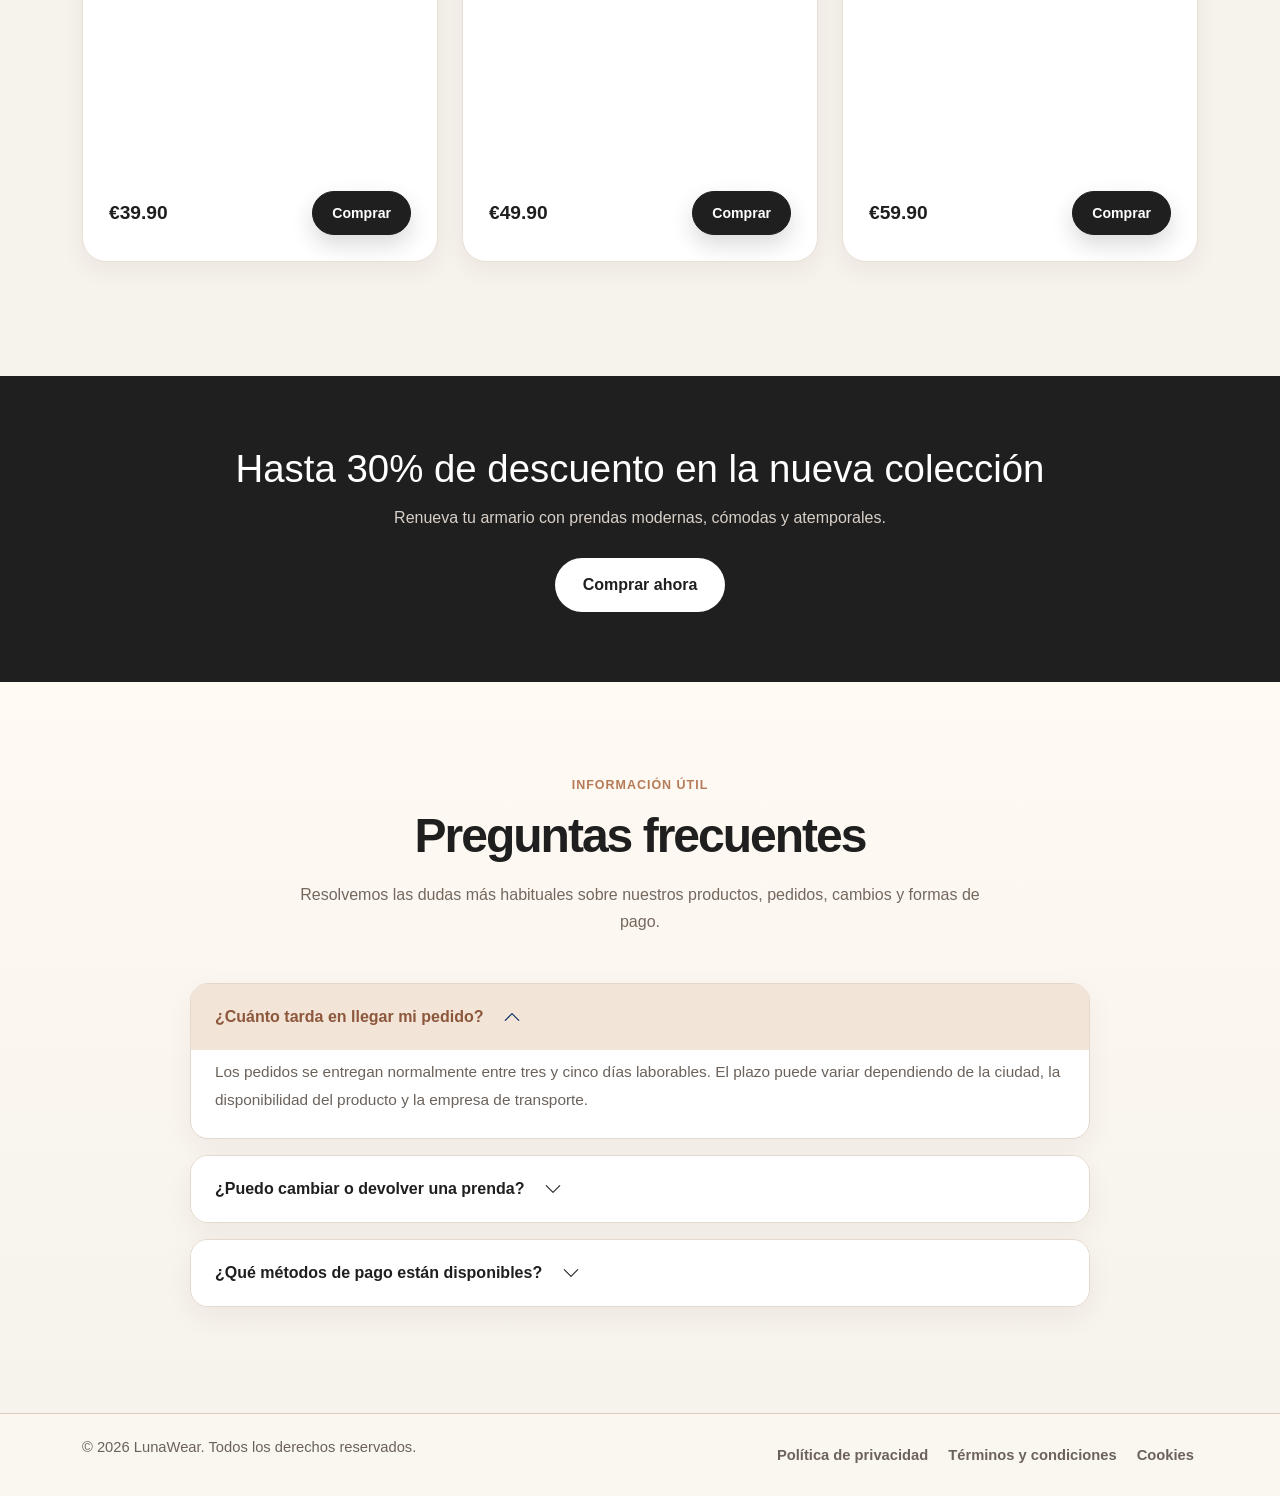
==== commit 42ab6512: "Grid Responsive and FAQ" ====
--- a/index.html
+++ b/index.html
@@ -1,13 +1,12 @@
-<!DOCTYPE html>
+<!doctype html>
 <html lang="es">
 
 <head>
   <meta charset="UTF-8" />
   <meta name="viewport" content="width=device-width, initial-scale=1.0" />
   <title>Luna Wear | Tienda de Ropa</title>
+  <link href="https://cdn.jsdelivr.net/npm/bootstrap@5.3.8/dist/css/bootstrap.min.css" rel="stylesheet" />
   <link rel="stylesheet" href="css/styles.css" />
-  <link href="https://cdn.jsdelivr.net/npm/bootstrap@5.3.8/dist/css/bootstrap.min.css" rel="stylesheet" />
-
 </head>
 
 <body>
@@ -26,15 +25,21 @@
         <div class="collapse navbar-collapse" id="navbarLunaWear">
           <ul class="navbar-nav ms-auto mb-2 mb-lg-0">
             <li class="nav-item">
-              <a href="index.html" class="nav-link header__link header__link--active" aria-current="page"> Inicio </a>
+              <a href="index.html" class="nav-link header__link header__link--active" aria-current="page">
+                Inicio
+              </a>
             </li>
 
             <li class="nav-item">
-              <a href="#productos" class="nav-link header__link"> Productos </a>
+              <a href="#productos" class="nav-link header__link">
+                Productos
+              </a>
             </li>
 
             <li class="nav-item">
-              <a href="contact.html" class="nav-link header__link"> Contacto </a>
+              <a href="contact.html" class="nav-link header__link">
+                Contacto
+              </a>
             </li>
           </ul>
         </div>
@@ -43,11 +48,8 @@
   </header>
 
   <main>
-
     <section class="hero">
-
       <div id="heroCarousel" class="carousel slide carousel-fade" data-bs-ride="carousel" data-bs-interval="5000">
-
         <!-- Indicadores -->
         <div class="carousel-indicators">
           <button type="button" data-bs-target="#heroCarousel" data-bs-slide-to="0" class="active" aria-current="true"
@@ -66,9 +68,14 @@
             <div class="container hero__content">
               <div class="hero__text">
                 <span class="hero__label"> Nueva colección </span>
-                <h1 class="hero__title"> Moda elegante para todos los días </h1>
-                <p class="hero__description"> Descubre prendas modernas, cómodas y versátiles diseñadas para acompañarte en cada momento. </p>
-                <a href="#productos" class="button button--light"> Ver productos </a>
+                <h1 class="hero__title">Moda elegante para todos los días</h1>
+                <p class="hero__description">
+                  Descubre prendas modernas, cómodas y versátiles diseñadas
+                  para acompañarte en cada momento.
+                </p>
+                <a href="#productos" class="button button--light">
+                  Ver productos
+                </a>
               </div>
             </div>
           </div>
@@ -81,9 +88,14 @@
             <div class="container hero__content">
               <div class="hero__text">
                 <span class="hero__label"> Estilo urbano </span>
-                <h2 class="hero__title"> Diseña un estilo que hable de ti </h2>
-                <p class="hero__description"> Combina prendas modernas, minimalistas y funcionales para crear looks únicos.</p>
-                <a href="#productos" class="button button--light"> Explorar colección </a>
+                <h2 class="hero__title">Diseña un estilo que hable de ti</h2>
+                <p class="hero__description">
+                  Combina prendas modernas, minimalistas y funcionales para
+                  crear looks únicos.
+                </p>
+                <a href="#productos" class="button button--light">
+                  Explorar colección
+                </a>
               </div>
             </div>
           </div>
@@ -96,9 +108,14 @@
             <div class="container hero__content">
               <div class="hero__text">
                 <span class="hero__label"> Oferta especial </span>
-                <h2 class="hero__title"> Hasta 30% de descuento </h2>
-                <p class="hero__description"> Renueva tu armario con prendas elegantes y atemporales seleccionadas de nuestra nueva temporada. </p>
-                <a href="#productos" class="button button--light"> Comprar ahora </a>
+                <h2 class="hero__title">Hasta 30% de descuento</h2>
+                <p class="hero__description">
+                  Renueva tu armario con prendas elegantes y atemporales
+                  seleccionadas de nuestra nueva temporada.
+                </p>
+                <a href="#productos" class="button button--light">
+                  Comprar ahora
+                </a>
               </div>
             </div>
           </div>
@@ -108,7 +125,6 @@
 
     <section class="categories">
       <div class="container">
-
         <div class="section-heading">
           <h2 class="section-heading__title">Nueva colección</h2>
           <p class="section-heading__description">
@@ -123,85 +139,198 @@
           <span class="categories__item">Chaquetas</span>
           <span class="categories__item">Accesorios</span>
         </div>
-
       </div>
     </section>
 
     <section class="products" id="productos">
-      <div class="container products__grid">
-
-        <article class="product-card">
-          <div class="product-card__image product-card__image--coat">
-            <span class="product-card__badge">Premium</span>
-          </div>
-
-          <div class="product-card__content">
-            <h3 class="product-card__title">Abrigo Camel</h3>
-            <p class="product-card__description">
-              Abrigo elegante para temporada fría con acabado sofisticado.
-            </p>
-
-            <div class="product-card__footer">
-              <span class="product-card__price">€89.90</span>
-              <button class="product-card__button">Comprar</button>
-            </div>
-          </div>
-        </article>
-
-        <article class="product-card">
-          <div class="product-card__image product-card__image--tshirt">
-            <span class="product-card__badge">Básico</span>
-          </div>
-
-          <div class="product-card__content">
-            <h3 class="product-card__title">Camiseta Essential</h3>
-            <p class="product-card__description">
-              Camiseta cómoda de algodón para combinar con cualquier outfit.
-            </p>
-
-            <div class="product-card__footer">
-              <span class="product-card__price">€19.90</span>
-              <button class="product-card__button">Comprar</button>
-            </div>
-          </div>
-        </article>
-
-        <article class="product-card">
-          <div class="product-card__image product-card__image--blazer">
-            <span class="product-card__badge">Elegante</span>
-          </div>
-
-          <div class="product-card__content">
-            <h3 class="product-card__title">Blazer Negro</h3>
-            <p class="product-card__description">
-              Blazer estructurado para looks profesionales y modernos.
-            </p>
-
-            <div class="product-card__footer">
-              <span class="product-card__price">€74.90</span>
-              <button class="product-card__button">Comprar</button>
-            </div>
-          </div>
-        </article>
-
-        <article class="product-card">
-          <div class="product-card__image product-card__image--bag">
-            <span class="product-card__badge">Accesorio</span>
-          </div>
-
-          <div class="product-card__content">
-            <h3 class="product-card__title">Bolso Minimalista</h3>
-            <p class="product-card__description">
-              Bolso elegante y funcional para complementar cualquier outfit.
-            </p>
-
-            <div class="product-card__footer">
-              <span class="product-card__price">€39.90</span>
-              <button class="product-card__button">Comprar</button>
-            </div>
-          </div>
-        </article>
-
+      <div class="container">
+        <div class="row">
+          <!-- PRODUCTO 1 -->
+          <div class="col-12 col-md-6 col-lg-4 mb-4">
+            <article class="card product-card">
+              <div class="card-img-top product-card__image product-card__image--coat" tabindex="0">
+                <span class="badge product-card__badge"> Premium </span>
+              </div>
+
+              <div class="card-body product-card__content">
+                <!-- Contenido oculto inicialmente -->
+                <div class="product-card__details">
+                  <h3 class="card-title product-card__title">Abrigo Camel</h3>
+
+                  <p class="card-text product-card__description">
+                    Abrigo elegante para temporada fría con acabado
+                    sofisticado.
+                  </p>
+                </div>
+
+                <div class="product-card__footer">
+                  <div class="product-card__price-box">
+                    <span class="product-card__price"> €89.90 </span>
+                  </div>
+
+                  <button type="button" class="btn product-card__button">
+                    Comprar
+                  </button>
+                </div>
+              </div>
+            </article>
+          </div>
+
+          <!-- PRODUCTO 2 -->
+          <div class="col-12 col-md-6 col-lg-4 mb-4">
+            <article class="card product-card">
+              <div class="card-img-top product-card__image product-card__image--tshirt" tabindex="0">
+                <span class="badge product-card__badge"> Básico </span>
+              </div>
+
+              <div class="card-body product-card__content">
+                <div class="product-card__details">
+                  <h3 class="card-title product-card__title">
+                    Camiseta Essential
+                  </h3>
+
+                  <p class="card-text product-card__description">
+                    Camiseta cómoda de algodón para combinar con cualquier
+                    outfit.
+                  </p>
+                </div>
+
+                <div class="product-card__footer">
+                  <div class="product-card__price-box">
+                    <span class="product-card__price"> €19.90 </span>
+                  </div>
+
+                  <button type="button" class="btn product-card__button">
+                    Comprar
+                  </button>
+                </div>
+              </div>
+            </article>
+          </div>
+
+          <!-- PRODUCTO 3 -->
+          <div class="col-12 col-md-6 col-lg-4 mb-4">
+            <article class="card product-card">
+              <div class="card-img-top product-card__image product-card__image--blazer" tabindex="0">
+                <span class="badge product-card__badge"> Elegante </span>
+              </div>
+
+              <div class="card-body product-card__content">
+                <div class="product-card__details">
+                  <h3 class="card-title product-card__title">Blazer Negro</h3>
+
+                  <p class="card-text product-card__description">
+                    Blazer estructurado para looks profesionales y modernos.
+                  </p>
+                </div>
+
+                <div class="product-card__footer">
+                  <div class="product-card__price-box">
+                    <span class="product-card__price"> €74.90 </span>
+                  </div>
+
+                  <button type="button" class="btn product-card__button">
+                    Comprar
+                  </button>
+                </div>
+              </div>
+            </article>
+          </div>
+
+          <!-- PRODUCTO 4 -->
+          <div class="col-12 col-md-6 col-lg-4 mb-4">
+            <article class="card product-card">
+              <div class="card-img-top product-card__image product-card__image--bag" tabindex="0">
+                <span class="badge product-card__badge"> Accesorio </span>
+              </div>
+
+              <div class="card-body product-card__content">
+                <div class="product-card__details">
+                  <h3 class="card-title product-card__title">
+                    Bolso Minimalista
+                  </h3>
+
+                  <p class="card-text product-card__description">
+                    Bolso elegante y funcional para complementar cualquier
+                    outfit.
+                  </p>
+                </div>
+
+                <div class="product-card__footer">
+                  <div class="product-card__price-box">
+                    <span class="product-card__price"> €39.90 </span>
+                  </div>
+
+                  <button type="button" class="btn product-card__button">
+                    Comprar
+                  </button>
+                </div>
+              </div>
+            </article>
+          </div>
+
+          <!-- PRODUCTO 5 -->
+          <div class="col-12 col-md-6 col-lg-4 mb-4">
+            <article class="card product-card">
+              <div class="card-img-top product-card__image product-card__image--jeans" tabindex="0">
+                <span class="badge product-card__badge"> Nuevo </span>
+              </div>
+
+              <div class="card-body product-card__content">
+                <div class="product-card__details">
+                  <h3 class="card-title product-card__title">Jeans Urban</h3>
+
+                  <p class="card-text product-card__description">
+                    Jeans de corte moderno y tejido resistente para un estilo
+                    urbano.
+                  </p>
+                </div>
+
+                <div class="product-card__footer">
+                  <div class="product-card__price-box">
+                    <span class="product-card__price"> €49.90 </span>
+                  </div>
+
+                  <button type="button" class="btn product-card__button">
+                    Comprar
+                  </button>
+                </div>
+              </div>
+            </article>
+          </div>
+
+          <!-- PRODUCTO 6 -->
+          <div class="col-12 col-md-6 col-lg-4 mb-4">
+            <article class="card product-card">
+              <div class="card-img-top product-card__image product-card__image--shoes" tabindex="0">
+                <span class="badge product-card__badge"> Tendencia </span>
+              </div>
+
+              <div class="card-body product-card__content">
+                <div class="product-card__details">
+                  <h3 class="card-title product-card__title">
+                    Sneakers White
+                  </h3>
+
+                  <p class="card-text product-card__description">
+                    Zapatillas cómodas y versátiles para completar tus looks
+                    casuales.
+                  </p>
+                </div>
+
+                <div class="product-card__footer">
+                  <div class="product-card__price-box">
+                    <span class="product-card__price"> €59.90 </span>
+                  </div>
+
+                  <button type="button" class="btn product-card__button">
+                    Comprar
+                  </button>
+                </div>
+              </div>
+            </article>
+          </div>
+        </div>
       </div>
     </section>
 
@@ -215,12 +344,83 @@
           Renueva tu armario con prendas modernas, cómodas y atemporales.
         </p>
 
-        <a href="#productos" class="button button--light">
-          Comprar ahora
-        </a>
+        <a href="#productos" class="button button--light"> Comprar ahora </a>
       </div>
     </section>
 
+    <section class="faq" id="preguntas">
+      <div class="container">
+        <!-- Encabezado de la sección -->
+        <div class="faq__heading text-center">
+          <span class="faq__eyebrow"> Información útil </span>
+
+          <h2 class="faq__title">Preguntas frecuentes</h2>
+
+          <p class="faq__description">
+            Resolvemos las dudas más habituales sobre nuestros productos,
+            pedidos, cambios y formas de pago.
+          </p>
+        </div>
+
+        <!-- Acordeón Bootstrap -->
+        <div class="accordion faq__accordion" id="faqAccordion">
+          <div class="accordion-item faq__item">
+            <h3 class="accordion-header" id="faqHeadingOne">
+              <button class="accordion-button faq__button" type="button" data-bs-toggle="collapse"
+                data-bs-target="#faqCollapseOne" aria-expanded="true" aria-controls="faqCollapseOne">
+                ¿Cuánto tarda en llegar mi pedido?
+              </button>
+            </h3>
+
+            <div id="faqCollapseOne" class="accordion-collapse collapse show" aria-labelledby="faqHeadingOne"
+              data-bs-parent="#faqAccordion">
+              <div class="accordion-body faq__body">
+                Los pedidos se entregan normalmente entre tres y cinco días
+                laborables. El plazo puede variar dependiendo de la ciudad, la
+                disponibilidad del producto y la empresa de transporte.
+              </div>
+            </div>
+          </div>
+
+          <div class="accordion-item faq__item">
+            <h3 class="accordion-header" id="faqHeadingTwo">
+              <button class="accordion-button collapsed faq__button" type="button" data-bs-toggle="collapse"
+                data-bs-target="#faqCollapseTwo" aria-expanded="false" aria-controls="faqCollapseTwo">
+                ¿Puedo cambiar o devolver una prenda?
+              </button>
+            </h3>
+
+            <div id="faqCollapseTwo" class="accordion-collapse collapse" aria-labelledby="faqHeadingTwo"
+              data-bs-parent="#faqAccordion">
+              <div class="accordion-body faq__body">
+                Sí. Puedes solicitar un cambio o devolución dentro de los
+                primeros catorce días posteriores a la recepción del pedido.
+                La prenda debe conservar sus etiquetas y estar en perfecto
+                estado.
+              </div>
+            </div>
+          </div>
+
+          <div class="accordion-item faq__item">
+            <h3 class="accordion-header" id="faqHeadingThree">
+              <button class="accordion-button collapsed faq__button" type="button" data-bs-toggle="collapse"
+                data-bs-target="#faqCollapseThree" aria-expanded="false" aria-controls="faqCollapseThree">
+                ¿Qué métodos de pago están disponibles?
+              </button>
+            </h3>
+
+            <div id="faqCollapseThree" class="accordion-collapse collapse" aria-labelledby="faqHeadingThree"
+              data-bs-parent="#faqAccordion">
+              <div class="accordion-body faq__body">
+                Puedes pagar mediante tarjeta de crédito o débito,
+                transferencia bancaria y los demás métodos disponibles en
+                nuestra plataforma de pago segura.
+              </div>
+            </div>
+          </div>
+        </div>
+      </div>
+    </section>
   </main>
 
   <footer class="footer__bottom">
@@ -238,8 +438,6 @@
   </footer>
 
   <script src="https://cdn.jsdelivr.net/npm/bootstrap@5.3.8/dist/js/bootstrap.bundle.min.js"></script>
-
-
 </body>
 
 </html>
--- a/css/styles.css
+++ b/css/styles.css
@@ -238,23 +238,23 @@
   padding: 30px 0 90px;
 }
 
-.products__grid {
-  display: grid;
-  grid-template-columns: repeat(4, 1fr);
-  gap: 26px;
-}
-
 /* TAREJTAS DE PRODUCTO */
 
 .product-card {
   overflow: hidden;
-  background-color: #ffffff;
+  height: 100%;
   border: 1px solid #eadfd5;
   border-radius: 24px;
-  transition: 0.3s ease;
+  background-color: #ffffff;
+  box-shadow: 0 8px 24px rgba(73, 48, 30, 0.06);
+  transition:
+    transform 0.3s ease,
+    box-shadow 0.3s ease,
+    border-color 0.3s ease;
 }
 
 .product-card:hover {
+  border-color: rgba(183, 123, 87, 0.45);
   transform: translateY(-8px);
   box-shadow: 0 24px 50px rgba(73, 48, 30, 0.14);
 }
@@ -262,24 +262,66 @@
 .product-card__image {
   position: relative;
   height: 310px;
+  background-repeat: no-repeat;
   background-size: cover;
   background-position: center;
+  transition: transform 0.4s ease;
 }
 
 .product-card__image--coat {
-  background-image: url("https://images.unsplash.com/photo-1539109136881-3be0616acf4b?auto=format&fit=crop&w=700&q=80");
+  background-image:
+    url("https://images.unsplash.com/photo-1539109136881-3be0616acf4b?auto=format&fit=crop&w=700&q=80");
 }
 
 .product-card__image--tshirt {
-  background-image: url("https://images.unsplash.com/photo-1516257984-b1b4d707412e?auto=format&fit=crop&w=700&q=80");
+  background-image:
+    url("https://images.unsplash.com/photo-1516257984-b1b4d707412e?auto=format&fit=crop&w=700&q=80");
 }
 
 .product-card__image--blazer {
-  background-image: url("https://images.unsplash.com/photo-1503342217505-b0a15ec3261c?auto=format&fit=crop&w=700&q=80");
+  background-image:
+    url("https://images.unsplash.com/photo-1503342217505-b0a15ec3261c?auto=format&fit=crop&w=700&q=80");
 }
 
 .product-card__image--bag {
-  background-image: url("https://images.unsplash.com/photo-1525507119028-ed4c629a60a3?auto=format&fit=crop&w=700&q=80");
+  background-image:
+    url("https://images.unsplash.com/photo-1525507119028-ed4c629a60a3?auto=format&fit=crop&w=700&q=80");
+}
+
+.product-card__image--jeans {
+  background-image:
+    url("https://images.unsplash.com/photo-1542272604-787c3835535d?auto=format&fit=crop&w=700&q=80");
+}
+
+.product-card__image--shoes {
+  background-image:
+    url("https://images.unsplash.com/photo-1549298916-b41d501d3772?auto=format&fit=crop&w=700&q=80");
+}
+
+.product-card__details {
+  max-height: 0;
+  margin-bottom: 0;
+  overflow: hidden;
+  opacity: 0;
+  visibility: hidden;
+  transform: translateY(-10px);
+
+  transition:
+    max-height 0.45s ease,
+    margin-bottom 0.45s ease,
+    opacity 0.3s ease,
+    transform 0.45s ease,
+    visibility 0.3s ease;
+}
+
+.product-card:hover .product-card__details,
+.product-card:focus-within .product-card__details,
+.product-card--open .product-card__details {
+  max-height: 160px;
+  margin-bottom: 22px;
+  opacity: 1;
+  visibility: visible;
+  transform: translateY(0);
 }
 
 .product-card__badge {
@@ -288,32 +330,40 @@
   left: 16px;
   padding: 7px 13px;
   border-radius: 999px;
-  background-color: #ffffff;
+  background-color: rgba(217, 170, 218, 0.94);
   color: #1f1f1f;
   font-size: 0.75rem;
   font-weight: 800;
+  backdrop-filter: blur(8px);
 }
 
 .product-card__content {
-  padding: 22px;
+  display: flex;
+  flex-direction: column;
+  padding: 26px;
 }
 
 .product-card__title {
-  margin-bottom: 8px;
-  font-size: 1.1rem;
+  margin-bottom: 10px;
+  color: #1f1f1f;
+  font-size: 1.25rem;
+  font-weight: 900;
+  line-height: 1.25;
+  letter-spacing: -0.4px;
 }
 
 .product-card__description {
-  margin-bottom: 16px;
+  margin-bottom: 22px;
   color: #766a60;
-  font-size: 0.9rem;
-  line-height: 1.5;
+  font-size: 0.94rem;
+  line-height: 1.65;
 }
 
 .product-card__footer {
   display: flex;
   justify-content: space-between;
   align-items: center;
+  gap: 16px;
 }
 
 .product-card__price {
@@ -322,20 +372,50 @@
   font-weight: 800;
 }
 
-.product-card__button {
-  padding: 10px 14px;
-  border: none;
-  border-radius: 12px;
-  background-color: #f2e5d8;
-  color: #1f1f1f;
-  font-weight: 800;
-  cursor: pointer;
-  transition: 0.3s ease;
-}
-
-.product-card__button:hover {
+.product-card .product-card__button {
+  display: inline-flex;
+  align-items: center;
+  justify-content: center;
+  gap: 9px;
+  min-height: 44px;
+  padding: 11px 19px;
+  border: 1px solid #1f1f1f;
+  border-radius: 999px;
   background-color: #1f1f1f;
   color: #ffffff;
+  font-size: 0.88rem;
+  font-weight: 800;
+  line-height: 1;
+  text-decoration: none;
+  box-shadow:
+    0 10px 22px rgba(31, 31, 31, 0.16);
+  transition:
+    background-color 0.3s ease,
+    border-color 0.3s ease,
+    color 0.3s ease,
+    transform 0.3s ease,
+    box-shadow 0.3s ease;
+}
+
+.product-card .product-card__button:hover,
+.product-card .product-card__button:focus {
+  border-color: #b77b57;
+  background-color: #b77b57;
+  color: #ffffff;
+  transform: translateY(-2px);
+  box-shadow:
+    0 14px 28px rgba(183, 123, 87, 0.3);
+}
+
+.product-card__button-icon {
+  display: inline-block;
+  font-size: 1.1rem;
+  line-height: 1;
+  transition: transform 0.3s ease;
+}
+
+.product-card__button:hover .product-card__button-icon {
+  transform: translateX(4px);
 }
 
 /* PROMO */
@@ -355,6 +435,107 @@
 .promo__description {
   margin-bottom: 28px;
   color: #d8d0c8;
+}
+
+/* FAQ */
+
+.faq {
+  padding: 90px 0;
+  background:
+    linear-gradient(
+      180deg,
+      #fffaf3 0%,
+      #f6f2ec 100%
+    );
+}
+
+.faq__heading {
+  max-width: 700px;
+  margin: 0 auto 48px;
+}
+
+.faq__eyebrow {
+  display: inline-block;
+  margin-bottom: 12px;
+  color: #b77b57;
+  font-size: 0.78rem;
+  font-weight: 900;
+  letter-spacing: 0.08em;
+  text-transform: uppercase;
+}
+
+.faq__title {
+  margin-bottom: 16px;
+  color: #1f1f1f;
+  font-size: clamp(2rem, 4vw, 3rem);
+  font-weight: 900;
+  letter-spacing: -2px;
+}
+
+.faq__description {
+  margin-bottom: 0;
+  color: #74685e;
+  font-size: 1rem;
+  line-height: 1.7;
+}
+
+.faq__accordion {
+  max-width: 900px;
+  margin: 0 auto;
+}
+
+.faq__item {
+  overflow: hidden;
+  margin-bottom: 16px;
+  border: 1px solid #e5d8cc;
+  border-radius: 18px !important;
+  background-color: #ffffff;
+  box-shadow:
+    0 10px 28px rgba(73, 48, 30, 0.06);
+  transition:
+    border-color 0.3s ease,
+    box-shadow 0.3s ease,
+    transform 0.3s ease;
+}
+
+.faq__item:hover {
+  border-color: rgba(183, 123, 87, 0.45);
+  transform: translateY(-2px);
+  box-shadow:
+    0 16px 36px rgba(73, 48, 30, 0.1);
+}
+
+.faq__button {
+  padding: 22px 24px;
+  background-color: #ffffff;
+  color: #1f1f1f;
+  font-size: 1rem;
+  font-weight: 800;
+  line-height: 1.4;
+}
+
+.faq__button:not(.collapsed) {
+  background-color: #f2e5d8;
+  color: #8d573b;
+  box-shadow: none;
+}
+
+.faq__button::after {
+  width: 18px;
+  height: 18px;
+  margin-left: 20px;
+  background-size: 18px;
+}
+
+.faq__body {
+  padding: 8px 24px 24px;
+  color: #6b625b;
+  font-size: 0.96rem;
+  line-height: 1.8;
+}
+
+.faq__item:not(:first-of-type) {
+  border-top: 1px solid #e5d8cc;
 }
 
 /* FOOTER */
